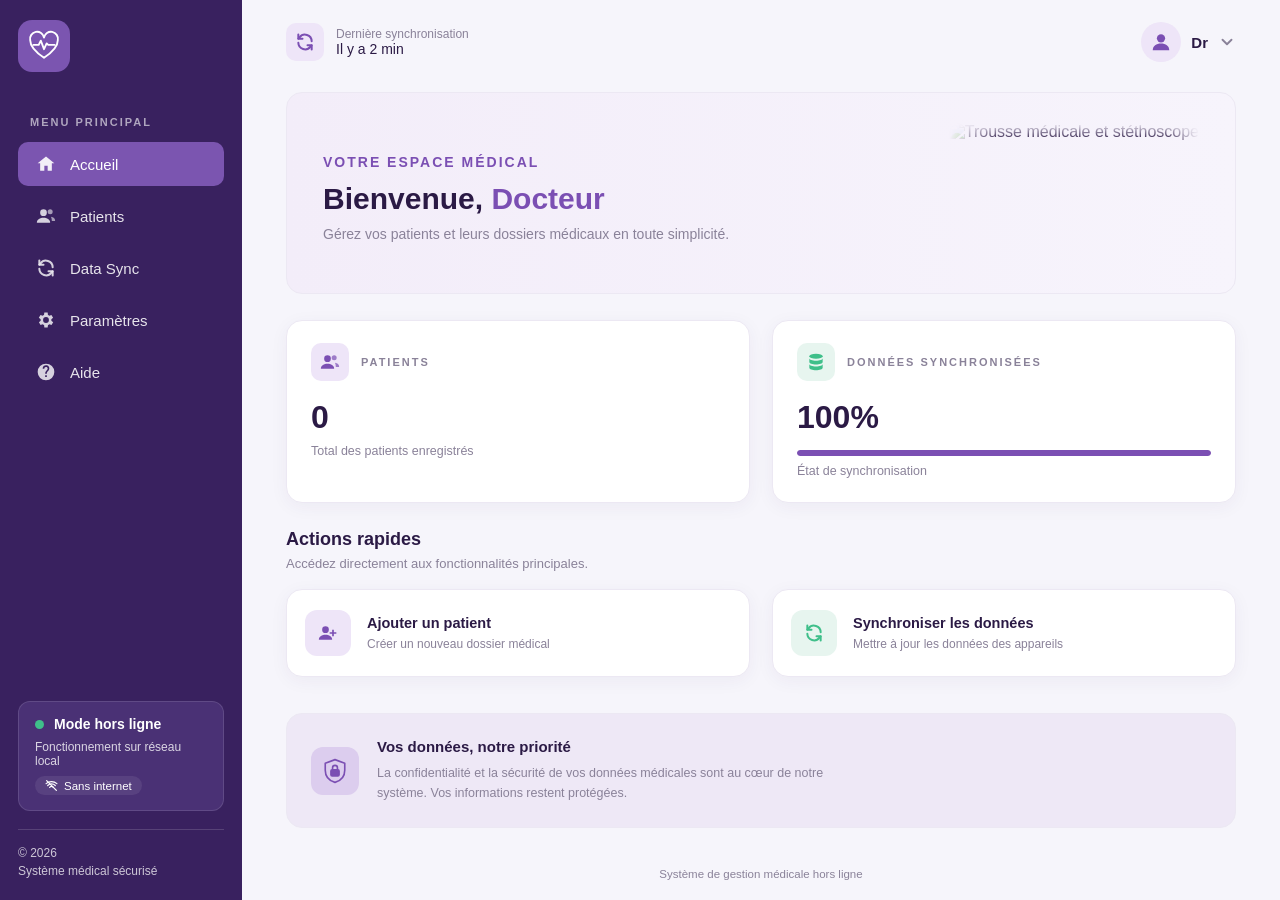
==== index.html @ dc8e59b1 "Add files via upload" ====
<!DOCTYPE html>
<html lang="fr">
<head>
  <meta charset="UTF-8">
  <meta name="viewport" content="width=device-width, initial-scale=1.0">
  <title>Accueil</title>
  <link rel="stylesheet" href="style.css">
</head>
<body>
<div class="app">

  <!-- ================= MENU DE GAUCHE ================= -->
  <aside class="sidebar">
    <!-- Logo : cœur avec une ligne de pouls -->
    <div class="logo">
      <svg viewBox="0 0 64 64" fill="none" stroke="#fff" stroke-width="3.5" stroke-linecap="round" stroke-linejoin="round">
        <path d="M32 54 C 14 42, 6 32, 6 21 a 13 13 0 0 1 26 -5 a 13 13 0 0 1 26 5 c 0 11 -8 21 -26 33 z"/>
        <path d="M12 30 h10 l4 -8 l6 16 l5 -11 l3 3 h12"/>
      </svg>
    </div>

    <p class="surtitre">Menu principal</p>
    <ul class="menu">
      <li>
        <a href="index.html" class="actif">
          <svg viewBox="0 0 24 24" fill="currentColor"><path d="M12 3 2 11h3v9h5v-6h4v6h5v-9h3z"/></svg>
          Accueil
        </a>
      </li>
      <li>
        <a href="patients.html">
          <svg viewBox="0 0 24 24" fill="currentColor"><circle cx="9" cy="8" r="4"/><path d="M1 20c0-4 4-6 8-6s8 2 8 6z"/><circle cx="17" cy="7" r="3" opacity=".7"/><path d="M18 13c3 .3 5 2 5 5h-4c0-2-.4-3.6-1-5z" opacity=".7"/></svg>
          Patients
        </a>
      </li>
      <li>
        <a href="sync.html">
          <svg viewBox="0 0 24 24" fill="none" stroke="currentColor" stroke-width="2.4" stroke-linecap="round" stroke-linejoin="round"><path d="M20 11a8 8 0 0 0-14.5-4.5L4 8"/><path d="M4 3v5h5"/><path d="M4 13a8 8 0 0 0 14.5 4.5L20 16"/><path d="M20 21v-5h-5"/></svg>
          Data Sync
        </a>
      </li>
      <li>
        <a href="settings.html">
          <svg viewBox="0 0 24 24" fill="currentColor"><path d="M19.4 13a7.5 7.5 0 0 0 0-2l2.1-1.6-2-3.5-2.5 1a7 7 0 0 0-1.7-1L15 3h-4l-.4 2.9a7 7 0 0 0-1.7 1l-2.5-1-2 3.5L6.6 11a7.5 7.5 0 0 0 0 2l-2.1 1.6 2 3.5 2.5-1a7 7 0 0 0 1.7 1L11 21h4l.4-2.9a7 7 0 0 0 1.7-1l2.5 1 2-3.5zM13 15.5a3.5 3.5 0 1 1 0-7 3.5 3.5 0 0 1 0 7z" transform="translate(-1 0)"/></svg>
          Paramètres
        </a>
      </li>
      <li>
        <a href="help.html">
          <svg viewBox="0 0 24 24" fill="currentColor"><path d="M12 2a10 10 0 1 0 0 20 10 10 0 0 0 0-20zm1 16h-2v-2h2zm2.1-7.7-.9.9c-.7.7-1.2 1.3-1.2 2.8h-2v-.5c0-1.1.5-2.1 1.2-2.8l1.2-1.3a2 2 0 1 0-3.4-1.4H8a4 4 0 1 1 7.1 2.3z"/></svg>
          Aide
        </a>
      </li>
    </ul>

    <div class="carte-hors-ligne">
      <div class="titre"><span class="point-vert"></span> Mode hors ligne</div>
      <p>Fonctionnement sur réseau local</p>
      <span class="etiquette">
        <svg width="13" height="13" viewBox="0 0 24 24" fill="none" stroke="currentColor" stroke-width="2.2" stroke-linecap="round"><path d="M2 8.5a15 15 0 0 1 20 0"/><path d="M5 12a10 10 0 0 1 14 0"/><path d="M8.5 15.5a5 5 0 0 1 7 0"/><path d="M3 3l18 18"/></svg>
        Sans internet
      </span>
    </div>

    <div class="pied-menu">
      © 2026<br>
      Système médical sécurisé
    </div>
  </aside>

  <!-- ================= PARTIE PRINCIPALE ================= -->
  <main class="principal">

    <!-- Barre du haut -->
    <header class="barre-haut">
      <div class="statut-synchro">
        <button class="carre-icone" id="bouton-synchro-haut" title="Synchroniser maintenant">
          <svg viewBox="0 0 24 24" fill="none" stroke="currentColor" stroke-width="2.4" stroke-linecap="round" stroke-linejoin="round"><path d="M20 11a8 8 0 0 0-14.5-4.5L4 8"/><path d="M4 3v5h5"/><path d="M4 13a8 8 0 0 0 14.5 4.5L20 16"/><path d="M20 21v-5h-5"/></svg>
        </button>
        <div>
          <div class="libelle">Dernière synchronisation</div>
          <div class="valeur" id="derniere-synchro">—</div>
        </div>
      </div>

      <div class="compte" id="compte">
        <button class="compte-bouton" id="compte-bouton">
          <span class="avatar">
            <svg width="22" height="22" viewBox="0 0 24 24" fill="currentColor"><circle cx="12" cy="8" r="4.5"/><path d="M3 21c0-5 4-7.5 9-7.5s9 2.5 9 7.5z"/></svg>
          </span>
          <span id="titre-compte">Dr</span>
          <svg class="fleche" width="18" height="18" viewBox="0 0 24 24" fill="none" stroke="currentColor" stroke-width="2.5" stroke-linecap="round" stroke-linejoin="round"><path d="M6 9l6 6 6-6"/></svg>
        </button>
        <div class="menu-deroulant">
          <a href="login.html">
            <svg width="18" height="18" viewBox="0 0 24 24" fill="none" stroke="currentColor" stroke-width="2.2" stroke-linecap="round" stroke-linejoin="round"><path d="M15 4h4a1 1 0 0 1 1 1v14a1 1 0 0 1-1 1h-4"/><path d="M10 17l-5-5 5-5"/><path d="M5 12h11"/></svg>
            Se déconnecter
          </a>
        </div>
      </div>
    </header>

    <!-- Bandeau d'accueil -->
    <section class="bienvenue">
      <div>
        <p class="surtitre">Votre espace médical</p>
        <h2>Bienvenue, <span id="nom-accueil">Docteur</span></h2>
        <p>Gérez vos patients et leurs dossiers médicaux en toute simplicité.</p>
      </div>
      <img src="images/illustration.png" alt="Trousse médicale et stéthoscope">
    </section>

    <!-- Statistiques -->
    <section class="deux-colonnes">
      <div class="carte stat">
        <div class="entete">
          <span class="carre-icone">
            <svg viewBox="0 0 24 24" fill="currentColor"><circle cx="9" cy="8" r="4"/><path d="M1 20c0-4 4-6 8-6s8 2 8 6z"/><circle cx="17" cy="7" r="3" opacity=".7"/><path d="M18 13c3 .3 5 2 5 5h-4c0-2-.4-3.6-1-5z" opacity=".7"/></svg>
          </span>
          <span class="surtitre">Patients</span>
        </div>
        <div class="valeur" id="total-patients">0</div>
        <div class="libelle">Total des patients enregistrés</div>
      </div>

      <div class="carte stat">
        <div class="entete">
          <span class="carre-icone icone-vert">
            <svg viewBox="0 0 24 24" fill="currentColor"><ellipse cx="12" cy="5" rx="8" ry="3"/><path d="M4 7.5c0 1.7 3.6 3 8 3s8-1.3 8-3V12c0 1.7-3.6 3-8 3s-8-1.3-8-3z"/><path d="M4 14.5c0 1.7 3.6 3 8 3s8-1.3 8-3V19c0 1.7-3.6 3-8 3s-8-1.3-8-3z"/></svg>
          </span>
          <span class="surtitre">Données synchronisées</span>
        </div>
        <div class="valeur"><span id="pourcentage-synchro">100</span>%</div>
        <div class="barre-progression"><div id="barre-synchro" style="width: 100%"></div></div>
        <div class="libelle">État de synchronisation</div>
      </div>
    </section>

    <!-- Actions rapides -->
    <section>
      <div class="titre-section">
        <h3>Actions rapides</h3>
        <p>Accédez directement aux fonctionnalités principales.</p>
      </div>
      <div class="deux-colonnes" style="margin-top: 18px;">
        <a class="carte action" href="add-patient.html">
          <span class="carre-icone">
            <svg viewBox="0 0 24 24" fill="currentColor"><circle cx="9" cy="8" r="4"/><path d="M1 20c0-4 4-6 8-6s8 2 8 6z"/><path d="M19 8v3h3v2h-3v3h-2v-3h-3v-2h3V8z"/></svg>
          </span>
          <span>
            <strong>Ajouter un patient</strong>
            <span class="detail">Créer un nouveau dossier médical</span>
          </span>
        </a>
        <button class="carte action" id="bouton-synchro">
          <span class="carre-icone icone-vert">
            <svg viewBox="0 0 24 24" fill="none" stroke="currentColor" stroke-width="2.4" stroke-linecap="round" stroke-linejoin="round"><path d="M20 11a8 8 0 0 0-14.5-4.5L4 8"/><path d="M4 3v5h5"/><path d="M4 13a8 8 0 0 0 14.5 4.5L20 16"/><path d="M20 21v-5h-5"/></svg>
          </span>
          <span>
            <strong>Synchroniser les données</strong>
            <span class="detail">Mettre à jour les données des appareils</span>
          </span>
        </button>
      </div>
    </section>

    <!-- Bandeau sécurité -->
    <section class="securite">
      <span class="carre-icone">
        <svg viewBox="0 0 64 64" fill="none" stroke="currentColor" stroke-width="4" stroke-linejoin="round">
          <path d="M32 4 8 13v17c0 15 10 26 24 30 14-4 24-15 24-30V13z"/>
          <rect x="22" y="29" width="20" height="15" rx="3" fill="currentColor"/>
          <path d="M26 29v-5a6 6 0 0 1 12 0v5"/>
        </svg>
      </span>
      <div>
        <h4>Vos données, notre priorité</h4>
        <p>La confidentialité et la sécurité de vos données médicales sont au cœur de notre système. Vos informations restent protégées.</p>
      </div>
    </section>

    <footer class="pied-page">Système de gestion médicale hors ligne</footer>
  </main>
</div>

<script src="script.js"></script>
</body>
</html>
---- style.css ----
/* ==========================================================
   Feuille de style commune à toutes les pages
   ========================================================== */

/* ---------- Couleurs et réglages généraux ---------- */
:root {
  --menu-fond: #39215f;          /* violet du menu de gauche */
  --menu-carte: #4a3175;         /* carte « Mode hors ligne » */
  --menu-actif: #7b55b0;         /* élément actif du menu */
  --violet: #7b4fb3;             /* couleur principale */
  --violet-clair: #eee5f8;       /* fonds d'icônes */
  --lavande: #f3edf9;            /* bandeau d'accueil */
  --lavande-2: #eee8f6;          /* bandeau sécurité */
  --vert: #3fbf8a;
  --vert-clair: #e7f5ef;
  --fond: #f6f5fb;               /* fond des pages */
  --blanc: #ffffff;
  --texte: #2b1a45;
  --texte-doux: #8a8299;
  --bordure: #ece8f3;
  --ombre: 0 4px 18px rgba(57, 33, 95, 0.05);
  --rayon: 16px;
}

* {
  box-sizing: border-box;
  margin: 0;
  padding: 0;
}

body {
  font-family: "Segoe UI", "Poppins", Arial, sans-serif;
  background: var(--fond);
  color: var(--texte);
  min-height: 100vh;
}

a {
  color: inherit;
  text-decoration: none;
}

svg {
  flex-shrink: 0;
}

/* Petit titre en majuscules espacées (ex. « MENU PRINCIPAL ») */
.surtitre {
  font-size: 11px;
  font-weight: 700;
  letter-spacing: 2px;
  text-transform: uppercase;
}

/* ---------- Mise en page : menu à gauche + contenu ---------- */
.app {
  display: flex;
  min-height: 100vh;
}

/* ==========================================================
   MENU DE GAUCHE
   ========================================================== */
.sidebar {
  width: 242px;
  background: var(--menu-fond);
  color: var(--blanc);
  padding: 20px 18px;
  display: flex;
  flex-direction: column;
  position: sticky;
  top: 0;
  height: 100vh;
}

.logo {
  width: 52px;
  height: 52px;
  border-radius: 14px;
  background: var(--menu-actif);
  display: grid;
  place-items: center;
  margin-bottom: 44px;
}

.logo svg {
  width: 34px;
  height: 34px;
}

.sidebar .surtitre {
  color: rgba(255, 255, 255, 0.6);
  margin: 0 0 14px 12px;
}

.menu {
  list-style: none;
  display: flex;
  flex-direction: column;
  gap: 8px;
}

.menu a {
  display: flex;
  align-items: center;
  gap: 14px;
  padding: 12px 18px;
  border-radius: 10px;
  font-size: 15px;
  color: rgba(255, 255, 255, 0.88);
  transition: background 0.2s;
}

.menu a svg {
  width: 20px;
  height: 20px;
  opacity: 0.9;
}

.menu a:hover {
  background: rgba(255, 255, 255, 0.08);
}

.menu a.actif {
  background: var(--menu-actif);
  color: var(--blanc);
}

/* Carte « Mode hors ligne » */
.carte-hors-ligne {
  margin-top: auto;
  background: var(--menu-carte);
  border: 1px solid rgba(255, 255, 255, 0.12);
  border-radius: 12px;
  padding: 14px 14px 14px 16px;
}

.carte-hors-ligne .titre {
  display: flex;
  align-items: center;
  gap: 10px;
  font-weight: 600;
  font-size: 14px;
}

.point-vert {
  width: 9px;
  height: 9px;
  border-radius: 50%;
  background: var(--vert);
  display: inline-block;
}

.carte-hors-ligne p {
  font-size: 12px;
  opacity: 0.8;
  margin-top: 8px;
}

.carte-hors-ligne .etiquette {
  display: inline-flex;
  align-items: center;
  gap: 6px;
  margin-top: 8px;
  font-size: 11.5px;
  background: rgba(255, 255, 255, 0.08);
  border-radius: 999px;
  padding: 3px 10px;
}

.pied-menu {
  margin-top: 18px;
  padding-top: 14px;
  border-top: 1px solid rgba(255, 255, 255, 0.15);
  font-size: 12px;
  color: rgba(255, 255, 255, 0.75);
  line-height: 1.5;
}

/* ==========================================================
   PARTIE PRINCIPALE
   ========================================================== */
.principal {
  flex: 1;
  padding: 18px 44px 20px;
  display: flex;
  flex-direction: column;
  gap: 26px;
  min-width: 0;
}

/* ---------- Barre du haut ---------- */
.barre-haut {
  display: flex;
  align-items: center;
  justify-content: space-between;
  padding: 4px 0;
}

.statut-synchro {
  display: flex;
  align-items: center;
  gap: 12px;
}

.carre-icone {
  width: 38px;
  height: 38px;
  border-radius: 10px;
  background: var(--violet-clair);
  color: var(--violet);
  display: grid;
  place-items: center;
  border: none;
  cursor: pointer;
}

.carre-icone svg {
  width: 20px;
  height: 20px;
}

.statut-synchro .libelle {
  font-size: 12px;
  color: var(--texte-doux);
}

.statut-synchro .valeur {
  font-size: 14px;
  font-weight: 500;
}

/* Compte du médecin + menu déroulant */
.compte {
  position: relative;
}

.compte-bouton {
  display: flex;
  align-items: center;
  gap: 10px;
  background: none;
  border: none;
  cursor: pointer;
  font: inherit;
  font-size: 15px;
  font-weight: 600;
  color: var(--texte);
}

.avatar {
  width: 40px;
  height: 40px;
  border-radius: 50%;
  background: var(--violet-clair);
  color: var(--violet);
  display: grid;
  place-items: center;
}

.compte-bouton .fleche {
  color: var(--texte-doux);
  transition: transform 0.2s;
}

.compte.ouvert .fleche {
  transform: rotate(180deg);
}

.menu-deroulant {
  display: none;
  position: absolute;
  right: 0;
  top: calc(100% + 10px);
  background: var(--blanc);
  border: 1px solid var(--bordure);
  border-radius: 12px;
  box-shadow: 0 10px 30px rgba(57, 33, 95, 0.12);
  padding: 6px;
  min-width: 190px;
  z-index: 10;
}

.compte.ouvert .menu-deroulant {
  display: block;
}

.menu-deroulant a {
  display: flex;
  align-items: center;
  gap: 10px;
  padding: 10px 14px;
  border-radius: 8px;
  font-size: 14px;
  color: #c0392b;
}

.menu-deroulant a:hover {
  background: #fdeeee;
}

/* ---------- Bandeau d'accueil ---------- */
.bienvenue {
  background: linear-gradient(90deg, var(--lavande) 0%, #f7f4fc 100%);
  border: 1px solid var(--bordure);
  border-radius: var(--rayon);
  padding: 30px 36px;
  display: flex;
  align-items: center;
  justify-content: space-between;
  gap: 20px;
  min-height: 176px;
  overflow: hidden;
}

.bienvenue > div {
  flex-shrink: 0;
}

.bienvenue .surtitre {
  color: var(--violet);
}

.bienvenue h2 {
  font-size: 30px;
  font-weight: 700;
  margin-top: 12px;
}

.bienvenue h2 span {
  color: var(--violet);
}

.bienvenue p {
  font-size: 14px;
  color: var(--texte-doux);
  margin-top: 10px;
}

.bienvenue img {
  height: 140px;
  width: auto;
  max-width: 50%;
  object-fit: contain;
  /* Bords de l'image fondus pour qu'elle se mélange au bandeau */
  -webkit-mask-image:
    linear-gradient(90deg, transparent 0%, #000 18%, #000 88%, transparent 100%),
    linear-gradient(180deg, transparent 0%, #000 12%, #000 88%, transparent 100%);
  -webkit-mask-composite: source-in;
  mask-image:
    linear-gradient(90deg, transparent 0%, #000 18%, #000 88%, transparent 100%),
    linear-gradient(180deg, transparent 0%, #000 12%, #000 88%, transparent 100%);
  mask-composite: intersect;
}

/* ---------- Cartes ---------- */
.carte {
  background: var(--blanc);
  border: 1px solid var(--bordure);
  border-radius: var(--rayon);
  box-shadow: var(--ombre);
}

.deux-colonnes {
  display: grid;
  grid-template-columns: 1fr 1fr;
  gap: 22px;
}

/* Cartes de statistiques */
.stat {
  padding: 22px 24px 24px;
}

.stat .entete {
  display: flex;
  align-items: center;
  gap: 12px;
  color: var(--texte-doux);
}

.stat .valeur {
  font-size: 32px;
  font-weight: 700;
  margin-top: 18px;
}

.stat .libelle {
  font-size: 12.5px;
  color: var(--texte-doux);
  margin-top: 8px;
}

.icone-vert {
  background: var(--vert-clair);
  color: var(--vert);
}

.barre-progression {
  margin-top: 14px;
  height: 6px;
  background: #efedf2;
  border-radius: 999px;
  overflow: hidden;
}

.barre-progression div {
  height: 100%;
  background: var(--violet);
  border-radius: 999px;
  transition: width 0.4s;
}

/* Titre de section « Actions rapides » */
.titre-section h3 {
  font-size: 18px;
  font-weight: 700;
}

.titre-section p {
  font-size: 13px;
  color: var(--texte-doux);
  margin-top: 6px;
}

/* Cartes d'action */
.action {
  display: flex;
  align-items: center;
  gap: 16px;
  padding: 20px 18px;
  font: inherit;
  text-align: left;
  cursor: pointer;
  width: 100%;
  transition: transform 0.15s, box-shadow 0.15s;
}

.action:hover {
  transform: translateY(-2px);
  box-shadow: 0 8px 22px rgba(57, 33, 95, 0.10);
}

.action .carre-icone {
  width: 46px;
  height: 46px;
  border-radius: 12px;
  cursor: inherit;
}

.action strong {
  display: block;
  font-size: 14.5px;
  color: var(--texte);
}

.action span.detail {
  display: block;
  font-size: 12px;
  color: var(--texte-doux);
  margin-top: 6px;
}

/* Bandeau sécurité */
.securite {
  background: var(--lavande-2);
  border: 1px solid var(--bordure);
  border-radius: var(--rayon);
  padding: 24px;
  display: flex;
  align-items: center;
  gap: 18px;
  margin-top: 10px;
}

.securite .carre-icone {
  width: 48px;
  height: 48px;
  border-radius: 12px;
  background: #dccdee;
  cursor: default;
}

.securite .carre-icone svg {
  width: 26px;
  height: 26px;
}

.securite h4 {
  font-size: 15px;
}

.securite p {
  font-size: 12.5px;
  color: var(--texte-doux);
  margin-top: 8px;
  max-width: 460px;
  line-height: 1.6;
}

/* Pied de page */
.pied-page {
  text-align: center;
  font-size: 11.5px;
  color: var(--texte-doux);
  margin-top: auto;
  padding-top: 10px;
}

/* ---------- Pages vides ---------- */
.page-vide {
  flex: 1;
  display: flex;
  flex-direction: column;
  align-items: center;
  justify-content: center;
  gap: 12px;
  text-align: center;
  padding: 50px;
}

.page-vide .carre-icone {
  width: 64px;
  height: 64px;
  border-radius: 18px;
  cursor: default;
}

.page-vide .carre-icone svg {
  width: 32px;
  height: 32px;
}

.page-vide h2 {
  font-size: 24px;
}

.page-vide p {
  font-size: 14px;
  color: var(--texte-doux);
}

/* ---------- Petits écrans (tablette verticale) ---------- */
@media (max-width: 1000px) {
  .principal {
    padding: 18px 22px;
  }

  .deux-colonnes {
    grid-template-columns: 1fr;
  }

  .bienvenue img {
    display: none;
  }
}
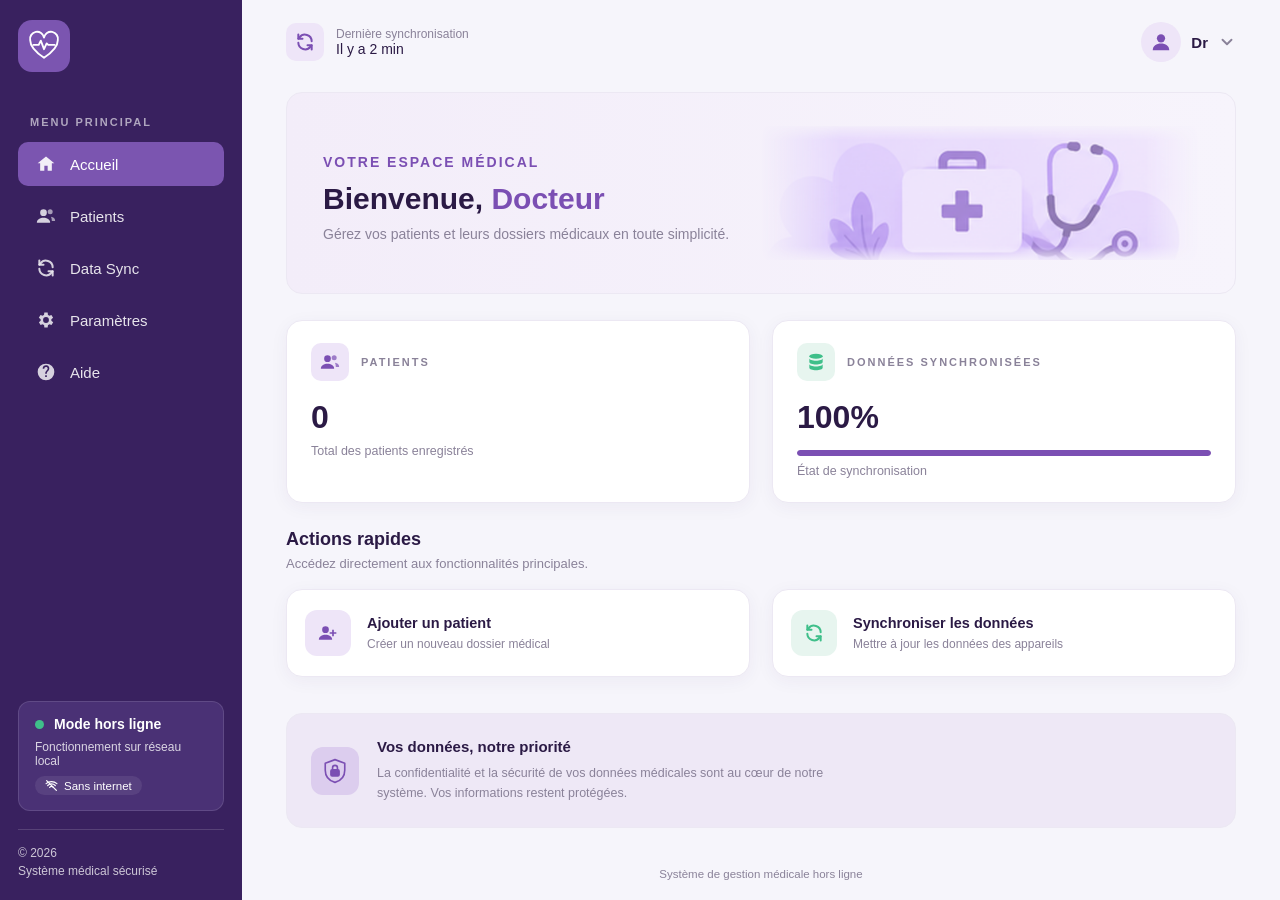
==== commit d890f9b7: "img" ====
--- a/index.html
+++ b/index.html
@@ -1,4 +1,4 @@
-<!DOCTYPE html>
+<!DOCTYPE html>   
 <html lang="fr">
 <head>
   <meta charset="UTF-8">
@@ -9,9 +9,8 @@
 <body>
 <div class="app">
 
-  <!-- ================= MENU DE GAUCHE ================= -->
+  
   <aside class="sidebar">
-    <!-- Logo : cœur avec une ligne de pouls -->
     <div class="logo">
       <svg viewBox="0 0 64 64" fill="none" stroke="#fff" stroke-width="3.5" stroke-linecap="round" stroke-linejoin="round">
         <path d="M32 54 C 14 42, 6 32, 6 21 a 13 13 0 0 1 26 -5 a 13 13 0 0 1 26 5 c 0 11 -8 21 -26 33 z"/>
@@ -68,10 +67,8 @@
     </div>
   </aside>
 
-  <!-- ================= PARTIE PRINCIPALE ================= -->
+ 
   <main class="principal">
-
-    <!-- Barre du haut -->
     <header class="barre-haut">
       <div class="statut-synchro">
         <button class="carre-icone" id="bouton-synchro-haut" title="Synchroniser maintenant">
@@ -100,17 +97,15 @@
       </div>
     </header>
 
-    <!-- Bandeau d'accueil -->
     <section class="bienvenue">
       <div>
         <p class="surtitre">Votre espace médical</p>
         <h2>Bienvenue, <span id="nom-accueil">Docteur</span></h2>
         <p>Gérez vos patients et leurs dossiers médicaux en toute simplicité.</p>
       </div>
-      <img src="images/illustration.png" alt="Trousse médicale et stéthoscope">
+      <img src="illustration.png" alt="Trousse médicale et stéthoscope">
     </section>
 
-    <!-- Statistiques -->
     <section class="deux-colonnes">
       <div class="carte stat">
         <div class="entete">
@@ -135,8 +130,6 @@
         <div class="libelle">État de synchronisation</div>
       </div>
     </section>
-
-    <!-- Actions rapides -->
     <section>
       <div class="titre-section">
         <h3>Actions rapides</h3>
@@ -163,8 +156,6 @@
         </button>
       </div>
     </section>
-
-    <!-- Bandeau sécurité -->
     <section class="securite">
       <span class="carre-icone">
         <svg viewBox="0 0 64 64" fill="none" stroke="currentColor" stroke-width="4" stroke-linejoin="round">
--- a/style.css
+++ b/style.css
@@ -1,19 +1,15 @@
-/* ==========================================================
-   Feuille de style commune à toutes les pages
-   ========================================================== */
-
-/* ---------- Couleurs et réglages généraux ---------- */
+
 :root {
-  --menu-fond: #39215f;          /* violet du menu de gauche */
-  --menu-carte: #4a3175;         /* carte « Mode hors ligne » */
-  --menu-actif: #7b55b0;         /* élément actif du menu */
-  --violet: #7b4fb3;             /* couleur principale */
-  --violet-clair: #eee5f8;       /* fonds d'icônes */
-  --lavande: #f3edf9;            /* bandeau d'accueil */
-  --lavande-2: #eee8f6;          /* bandeau sécurité */
+  --menu-fond: #39215f;          
+  --menu-carte: #4a3175;         
+  --menu-actif: #7b55b0;         
+  --violet: #7b4fb3;             
+  --violet-clair: #eee5f8;       
+  --lavande: #f3edf9;            
+  --lavande-2: #eee8f6;          
   --vert: #3fbf8a;
   --vert-clair: #e7f5ef;
-  --fond: #f6f5fb;               /* fond des pages */
+  --fond: #f6f5fb;               
   --blanc: #ffffff;
   --texte: #2b1a45;
   --texte-doux: #8a8299;
@@ -44,7 +40,6 @@
   flex-shrink: 0;
 }
 
-/* Petit titre en majuscules espacées (ex. « MENU PRINCIPAL ») */
 .surtitre {
   font-size: 11px;
   font-weight: 700;
@@ -52,15 +47,13 @@
   text-transform: uppercase;
 }
 
-/* ---------- Mise en page : menu à gauche + contenu ---------- */
+
 .app {
   display: flex;
   min-height: 100vh;
 }
 
-/* ==========================================================
-   MENU DE GAUCHE
-   ========================================================== */
+
 .sidebar {
   width: 242px;
   background: var(--menu-fond);
@@ -177,9 +170,6 @@
   line-height: 1.5;
 }
 
-/* ==========================================================
-   PARTIE PRINCIPALE
-   ========================================================== */
 .principal {
   flex: 1;
   padding: 18px 44px 20px;
@@ -189,7 +179,6 @@
   min-width: 0;
 }
 
-/* ---------- Barre du haut ---------- */
 .barre-haut {
   display: flex;
   align-items: center;
@@ -230,7 +219,6 @@
   font-weight: 500;
 }
 
-/* Compte du médecin + menu déroulant */
 .compte {
   position: relative;
 }
@@ -299,7 +287,6 @@
   background: #fdeeee;
 }
 
-/* ---------- Bandeau d'accueil ---------- */
 .bienvenue {
   background: linear-gradient(90deg, var(--lavande) 0%, #f7f4fc 100%);
   border: 1px solid var(--bordure);
@@ -342,7 +329,6 @@
   width: auto;
   max-width: 50%;
   object-fit: contain;
-  /* Bords de l'image fondus pour qu'elle se mélange au bandeau */
   -webkit-mask-image:
     linear-gradient(90deg, transparent 0%, #000 18%, #000 88%, transparent 100%),
     linear-gradient(180deg, transparent 0%, #000 12%, #000 88%, transparent 100%);
@@ -353,7 +339,6 @@
   mask-composite: intersect;
 }
 
-/* ---------- Cartes ---------- */
 .carte {
   background: var(--blanc);
   border: 1px solid var(--bordure);
@@ -367,7 +352,6 @@
   gap: 22px;
 }
 
-/* Cartes de statistiques */
 .stat {
   padding: 22px 24px 24px;
 }
@@ -411,7 +395,7 @@
   transition: width 0.4s;
 }
 
-/* Titre de section « Actions rapides » */
+
 .titre-section h3 {
   font-size: 18px;
   font-weight: 700;
@@ -423,7 +407,7 @@
   margin-top: 6px;
 }
 
-/* Cartes d'action */
+
 .action {
   display: flex;
   align-items: center;
@@ -461,7 +445,6 @@
   margin-top: 6px;
 }
 
-/* Bandeau sécurité */
 .securite {
   background: var(--lavande-2);
   border: 1px solid var(--bordure);
@@ -498,7 +481,6 @@
   line-height: 1.6;
 }
 
-/* Pied de page */
 .pied-page {
   text-align: center;
   font-size: 11.5px;
@@ -507,7 +489,6 @@
   padding-top: 10px;
 }
 
-/* ---------- Pages vides ---------- */
 .page-vide {
   flex: 1;
   display: flex;
@@ -540,7 +521,6 @@
   color: var(--texte-doux);
 }
 
-/* ---------- Petits écrans (tablette verticale) ---------- */
 @media (max-width: 1000px) {
   .principal {
     padding: 18px 22px;
